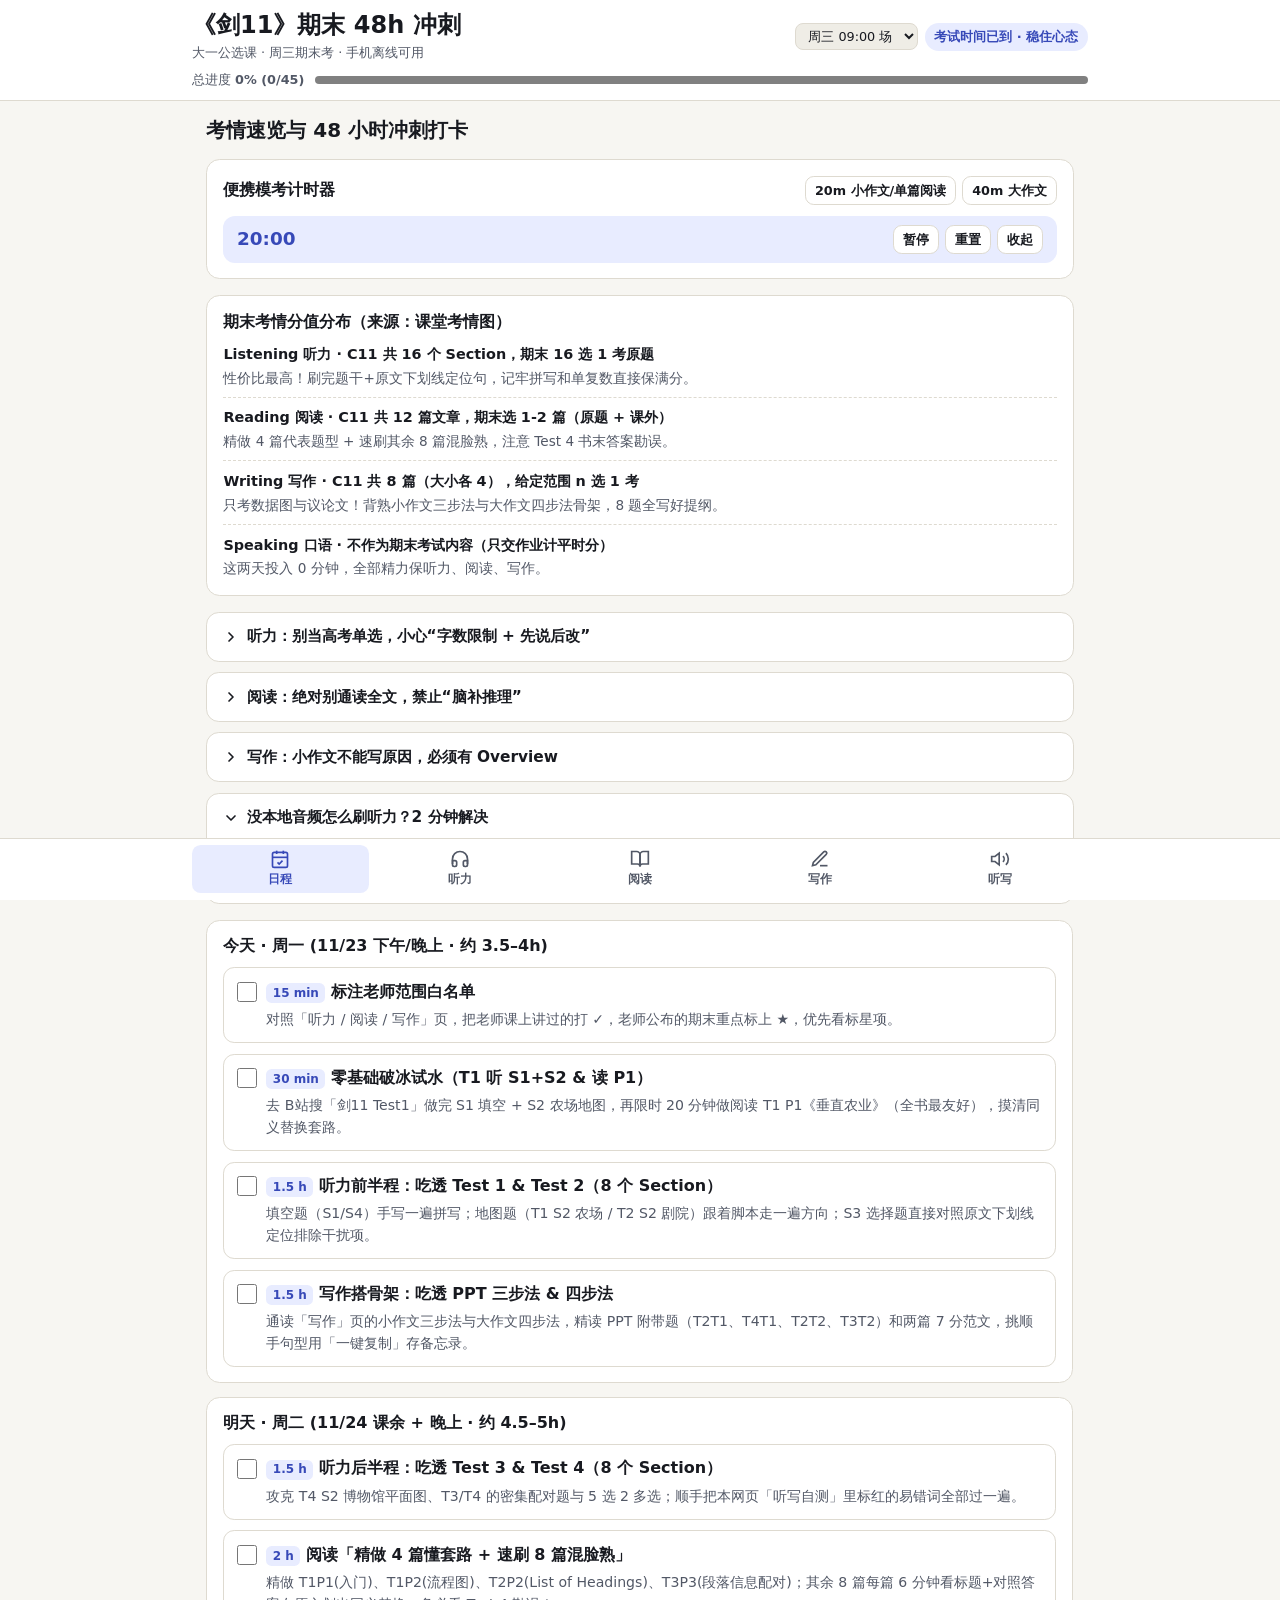
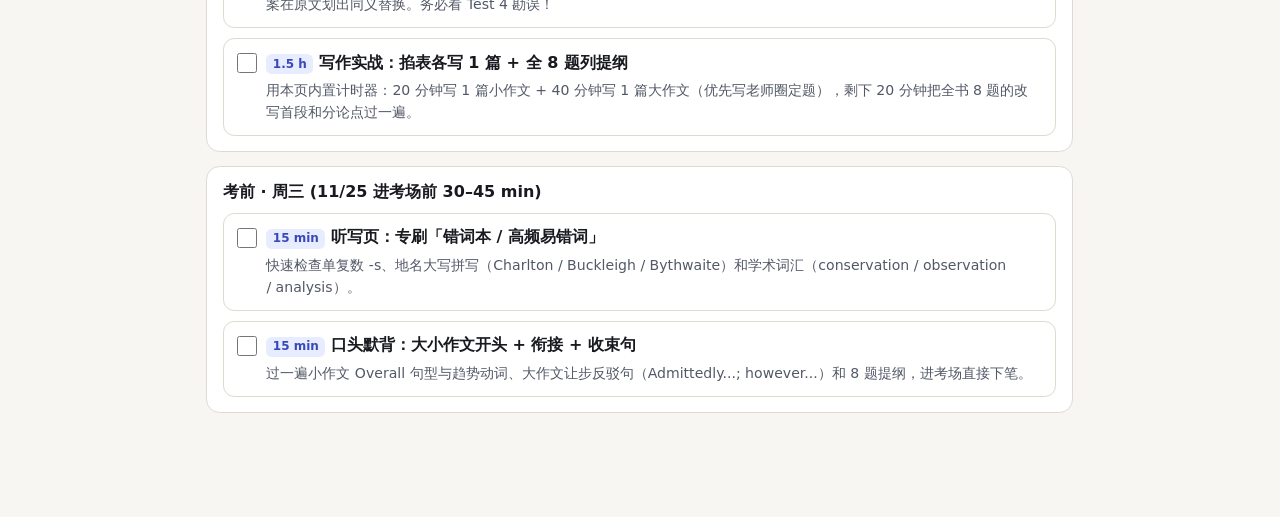
==== index.html @ 59e0a59b "feat: 初始化《剑桥雅思11》期末48小时冲刺手机端复习网页" ====
<!doctype html>
<html lang="zh-CN">
<head>
  <meta charset="utf-8">
  <meta name="viewport" content="width=device-width, initial-scale=1, viewport-fit=cover">
  <meta name="color-scheme" content="light dark">
  <meta name="description" content="《剑桥雅思11》期末48小时冲刺复习助手：含16个听力Section答案定位、12篇阅读及Test4勘误、8道大小作文骨架与英音听写自测。">
  <title>《剑11》期末 48h 冲刺助手</title>
  <link rel="icon" type="image/svg+xml" href="data:image/svg+xml,%3Csvg xmlns='http://www.w3.org/2000/svg' viewBox='0 0 64 64'%3E%3Crect width='64' height='64' rx='16' fill='%233749B8'/%3E%3Ctext x='32' y='42' text-anchor='middle' font-size='28' font-weight='700' font-family='sans-serif' fill='white'%3E11%3C/text%3E%3C/svg%3E">
  <link rel="stylesheet" href="./styles.css">
</head>
<body>
  <header class="app-header">
    <div class="header-inner">
      <div class="header-top">
        <div class="brand-group">
          <h1 id="app-title">《剑11》期末 48h 冲刺</h1>
          <p class="subtitle">大一公选课 · 周三期末考 · 手机离线可用</p>
        </div>
        <div class="countdown-box">
          <label for="exam-slot" class="visually-hidden">选择周三考试时间</label>
          <select id="exam-slot" class="exam-select" aria-label="选择周三考试时间">
            <option value="wed-am">周三 09:00 场</option>
            <option value="wed-pm">周三 14:00 场</option>
          </select>
          <span id="countdown-pill" class="countdown-pill" aria-live="polite">计算中...</span>
        </div>
      </div>
      <div class="progress-row">
        <label for="overall-progress" class="progress-label">总进度 <strong id="progress-text">0%</strong></label>
        <progress id="overall-progress" max="100" value="0">0%</progress>
      </div>
    </div>
  </header>

  <main class="app-main">
    <!-- 1. 冲刺日程与考情总览 -->
    <section id="view-plan" class="view-panel section-stack" aria-labelledby="plan-heading">
      <h2 id="plan-heading">考情速览与 48 小时冲刺打卡</h2>

      <div class="card">
        <div class="toolbar">
          <h3>便携模考计时器</h3>
          <div class="filter-group">
            <button type="button" class="btn btn-compact" data-timer-min="20">20m 小作文/单篇阅读</button>
            <button type="button" class="btn btn-compact" data-timer-min="40">40m 大作文</button>
          </div>
        </div>
        <div id="plan-timer-bar" class="timer-bar" hidden>
          <span class="timer-display" id="plan-timer-display">20:00</span>
          <div class="filter-group">
            <button type="button" class="btn btn-compact" data-timer-action="toggle">暂停</button>
            <button type="button" class="btn btn-compact" data-timer-action="reset">重置</button>
            <button type="button" class="btn btn-compact" data-timer-action="close">收起</button>
          </div>
        </div>
      </div>

      <div id="exam-rules-container" class="card"></div>

      <div id="rookie-switches-container" class="accordion" aria-label="高考130转雅思3大避坑切换"></div>

      <div id="sprint-plan-container" class="card-grid"></div>
    </section>

    <!-- 2. 听力 16 选 1 题库 -->
    <section id="view-listening" class="view-panel section-stack" aria-labelledby="listening-heading" hidden>
      <div class="toolbar">
        <h2 id="listening-heading">听力 16 个 Section（期末 16 选 1 原题）</h2>
        <button type="button" class="btn btn-compact" id="listening-mask-btn" aria-pressed="false">遮罩自测：关</button>
      </div>
      <p class="small-note">无本地音频？可去 B站/喜马拉雅搜对应关键词开 1.25x 倍速，或直接看书末 <strong>p.103–123 原文下划线句</strong>。标 <span aria-hidden="true">★</span> 即可筛选老师划定范围。</p>
      <div id="listening-filters" class="filter-group" role="group" aria-label="听力筛选"></div>
      <div id="listening-list" class="accordion" aria-label="剑11听力16个Section列表"></div>
    </section>

    <!-- 3. 阅读 12 篇题库与勘误 -->
    <section id="view-reading" class="view-panel section-stack" aria-labelledby="reading-heading" hidden>
      <div class="toolbar">
        <h2 id="reading-heading">阅读 12 篇文章（原题 + 课外）</h2>
        <button type="button" class="btn btn-compact" id="reading-mask-btn" aria-pressed="false">遮罩自测：关</button>
      </div>
      <div id="reading-erratum-box" class="alert-card" role="note" aria-label="Test 4 官方勘误提示"></div>
      <div id="reading-strategies-box" class="accordion" aria-label="阅读四大题型速通卡"></div>
      <div id="reading-filters" class="filter-group" role="group" aria-label="阅读筛选"></div>
      <div id="reading-list" class="accordion" aria-label="剑11阅读12篇文章列表"></div>
    </section>

    <!-- 4. 写作双课件精华与 8 题提纲 -->
    <section id="view-writing" class="view-panel section-stack" aria-labelledby="writing-heading" hidden>
      <div class="toolbar">
        <h2 id="writing-heading">写作双课件骨架 & 8 题全拆解</h2>
        <div class="filter-group">
          <button type="button" class="btn btn-compact" data-timer-min="20">20m 小作文</button>
          <button type="button" class="btn btn-compact" data-timer-min="40">40m 大作文</button>
        </div>
      </div>

      <div id="writing-timer-bar" class="timer-bar" hidden>
        <span class="timer-display" id="writing-timer-display">20:00</span>
        <div class="filter-group">
          <button type="button" class="btn btn-compact" data-timer-action="toggle">暂停</button>
          <button type="button" class="btn btn-compact" data-timer-action="reset">重置</button>
          <button type="button" class="btn btn-compact" data-timer-action="close">收起</button>
        </div>
      </div>

      <div class="writing-tabs">
        <div class="sub-tablist" role="tablist" aria-label="写作复习模块">
          <button type="button" role="tab" id="tab-w-prompts" aria-selected="true" tabindex="0">8 题提纲与重点</button>
          <button type="button" role="tab" id="tab-w-task1" aria-selected="false" tabindex="-1">小作文三步法</button>
          <button type="button" role="tab" id="tab-w-task2" aria-selected="false" tabindex="-1">大作文四步法 + 7分范文</button>
        </div>
        <div class="tab-panels">
          <div role="tabpanel" id="panel-w-prompts" aria-labelledby="tab-w-prompts" tabindex="0">
            <div class="panel-inner" id="writing-prompts-inner"></div>
          </div>
          <div role="tabpanel" id="panel-w-task1" aria-labelledby="tab-w-task1" hidden>
            <div class="panel-inner" id="writing-task1-inner"></div>
          </div>
          <div role="tabpanel" id="panel-w-task2" aria-labelledby="tab-w-task2" hidden>
            <div class="panel-inner" id="writing-task2-inner"></div>
          </div>
        </div>
      </div>
    </section>

    <!-- 5. 听力高频拼写听写自测 -->
    <section id="view-quiz" class="view-panel section-stack" aria-labelledby="quiz-heading" hidden>
      <div class="toolbar">
        <h2 id="quiz-heading">听力原题拼写听写机（81 词）</h2>
        <span id="quiz-counter" class="badge badge-brand">1 / 81</span>
      </div>
      <p class="small-note">全部提取自《剑11》16 个 Section 填空标准答案，支持英音朗读（不依赖外网音频）+ 语境挖空双提示，拼错自动收入错词本。</p>

      <div id="quiz-filters" class="filter-group" role="group" aria-label="听写范围筛选"></div>

      <div id="quiz-card" class="card quiz-card">
        <div class="meta-row">
          <span id="quiz-tag" class="badge badge-brand">Test 1 · S1</span>
          <span id="quiz-hard-badge" class="badge badge-hot" hidden>高频易错</span>
          <span id="quiz-wrong-count" class="badge">错词本：0 词</span>
        </div>

        <div class="quiz-prompt-box">
          <p id="quiz-sentence" class="quiz-sentence"></p>
          <p id="quiz-zh" class="quiz-zh"></p>
        </div>

        <div class="filter-group">
          <button type="button" class="btn btn-primary" id="quiz-speak-btn">🔊 朗读单词</button>
          <button type="button" class="btn" id="quiz-slow-btn">🐢 0.85x 慢速</button>
          <button type="button" class="btn" id="quiz-hint-btn">💡 看首字母/提示</button>
        </div>

        <form id="quiz-form" class="quiz-input-row" autocomplete="off">
          <label for="quiz-input" class="visually-hidden">输入听到的英文单词或数字</label>
          <input id="quiz-input" class="quiz-input" type="text" inputmode="text" autocapitalize="none" spellcheck="false" placeholder="输入拼写后点提交（如 conservation）">
          <button type="submit" class="btn btn-primary">提交核对</button>
        </form>

        <div id="quiz-feedback" class="quiz-feedback" hidden aria-live="polite"></div>

        <div class="toolbar">
          <button type="button" class="btn" id="quiz-prev-btn">← 上一题</button>
          <button type="button" class="btn" id="quiz-skip-btn">直接看答案</button>
          <button type="button" class="btn btn-primary" id="quiz-next-btn">下一题 →</button>
        </div>
      </div>
    </section>
  </main>

  <div id="toast" class="toast" role="status" aria-live="polite" hidden></div>

  <nav class="bottom-nav" aria-label="主导航">
    <ul>
      <li>
        <button type="button" class="nav-btn" data-view="plan" aria-current="page">
          <svg viewBox="0 0 24 24" fill="none" stroke="currentColor" stroke-width="2" aria-hidden="true">
            <rect x="3" y="4" width="18" height="18" rx="2"/><line x1="16" y1="2" x2="16" y2="6"/><line x1="8" y1="2" x2="8" y2="6"/><line x1="3" y1="10" x2="21" y2="10"/><path d="m9 16 2 2 4-4"/>
          </svg>
          <span>日程</span>
        </button>
      </li>
      <li>
        <button type="button" class="nav-btn" data-view="listening">
          <svg viewBox="0 0 24 24" fill="none" stroke="currentColor" stroke-width="2" aria-hidden="true">
            <path d="M3 18v-6a9 9 0 0 1 18 0v6"/><path d="M21 19a2 2 0 0 1-2 2h-1a2 2 0 0 1-2-2v-3a2 2 0 0 1 2-2h3zM3 19a2 2 0 0 0 2 2h1a2 2 0 0 0 2-2v-3a2 2 0 0 0-2-2H3z"/>
          </svg>
          <span>听力</span>
        </button>
      </li>
      <li>
        <button type="button" class="nav-btn" data-view="reading">
          <svg viewBox="0 0 24 24" fill="none" stroke="currentColor" stroke-width="2" aria-hidden="true">
            <path d="M2 3h6a4 4 0 0 1 4 4v14a3 3 0 0 0-3-3H2z"/><path d="M22 3h-6a4 4 0 0 0-4 4v14a3 3 0 0 1 3-3h7z"/>
          </svg>
          <span>阅读</span>
        </button>
      </li>
      <li>
        <button type="button" class="nav-btn" data-view="writing">
          <svg viewBox="0 0 24 24" fill="none" stroke="currentColor" stroke-width="2" aria-hidden="true">
            <path d="M12 20h9"/><path d="M16.5 3.5a2.12 2.12 0 0 1 3 3L7 19l-4 1 1-4Z"/>
          </svg>
          <span>写作</span>
        </button>
      </li>
      <li>
        <button type="button" class="nav-btn" data-view="quiz">
          <svg viewBox="0 0 24 24" fill="none" stroke="currentColor" stroke-width="2" aria-hidden="true">
            <polygon points="11 5 6 9 2 9 2 15 6 15 11 19 11 5"/><path d="M15.54 8.46a5 5 0 0 1 0 7.07"/><path d="M19.07 4.93a10 10 0 0 1 0 14.14"/>
          </svg>
          <span>听写</span>
        </button>
      </li>
    </ul>
  </nav>

  <script type="module" src="./app.js"></script>
</body>
</html>
---- styles.css ----
/* =========================================================
 * 《剑11》期末 48h 冲刺 · 移动端优先现代样式表
 * 遵循 modern-web-guidance：dark-mode, form-factor-adaptation,
 * responsive-design, accordion, brand-consistent-forms, tabs
 * ========================================================= */

:root {
  /* 原始浅/深色令牌（含对比度 >= 3:1 的品牌色） */
  --bg-light: #f7f6f2;
  --bg-dark: #111318;
  --surface-light: #ffffff;
  --surface-dark: #1a1d26;
  --surface-subtle-light: #efede6;
  --surface-subtle-dark: #232735;
  --text-light: #181a20;
  --text-dark: #f2f4f8;
  --muted-light: #525866;
  --muted-dark: #a6aec0;
  --border-light: #dedad0;
  --border-dark: #2f3547;

  --brand-light: #3749b8;
  --brand-dark: #8ba2ff;
  --brand-text-light: #ffffff;
  --brand-text-dark: #0e1326;
  --brand-soft-light: #e8ecff;
  --brand-soft-dark: #222b49;

  --warn-bg-light: #fff3eb;
  --warn-bg-dark: #331e16;
  --warn-border-light: #e86f3a;
  --warn-border-dark: #ff996b;
  --warn-text-light: #9b350b;
  --warn-text-dark: #ffbca0;

  --ok-light: #177245;
  --ok-dark: #5dd895;
  --ok-soft-light: #e7f6ee;
  --ok-soft-dark: #153124;

  --star-light: #b86e00;
  --star-dark: #f6b94c;

  /* 回退默认值（浅色） */
  --bg: var(--bg-light);
  --surface: var(--surface-light);
  --surface-subtle: var(--surface-subtle-light);
  --text: var(--text-light);
  --muted: var(--muted-light);
  --border: var(--border-light);
  --brand: var(--brand-light);
  --brand-text: var(--brand-text-light);
  --brand-soft: var(--brand-soft-light);
  --warn-bg: var(--warn-bg-light);
  --warn-border: var(--warn-border-light);
  --warn-text: var(--warn-text-light);
  --ok: var(--ok-light);
  --ok-soft: var(--ok-soft-light);
  --star: var(--star-light);

  /* 触控热区基线（桌面 24px，粗指针触屏 44px） */
  --target-size: 24px;
  --nav-height: 4rem;

  /* 声明同时支持浅色与深色模式，让滚动条与原生控件随系统切换 */
  color-scheme: light dark;
}

@media (prefers-color-scheme: dark) {
  :root {
    --bg: var(--bg-dark);
    --surface: var(--surface-dark);
    --surface-subtle: var(--surface-subtle-dark);
    --text: var(--text-dark);
    --muted: var(--muted-dark);
    --border: var(--border-dark);
    --brand: var(--brand-dark);
    --brand-text: var(--brand-text-dark);
    --brand-soft: var(--brand-soft-dark);
    --warn-bg: var(--warn-bg-dark);
    --warn-border: var(--warn-border-dark);
    --warn-text: var(--warn-text-dark);
    --ok: var(--ok-dark);
    --ok-soft: var(--ok-soft-dark);
    --star: var(--star-dark);
  }
}

@supports (color: light-dark(white, black)) {
  :root {
    --bg: light-dark(var(--bg-light), var(--bg-dark));
    --surface: light-dark(var(--surface-light), var(--surface-dark));
    --surface-subtle: light-dark(var(--surface-subtle-light), var(--surface-subtle-dark));
    --text: light-dark(var(--text-light), var(--text-dark));
    --muted: light-dark(var(--muted-light), var(--muted-dark));
    --border: light-dark(var(--border-light), var(--border-dark));
    --brand: light-dark(var(--brand-light), var(--brand-dark));
    --brand-text: light-dark(var(--brand-text-light), var(--brand-text-dark));
    --brand-soft: light-dark(var(--brand-soft-light), var(--brand-soft-dark));
    --warn-bg: light-dark(var(--warn-bg-light), var(--warn-bg-dark));
    --warn-border: light-dark(var(--warn-border-light), var(--warn-border-dark));
    --warn-text: light-dark(var(--warn-text-light), var(--warn-text-dark));
    --ok: light-dark(var(--ok-light), var(--ok-dark));
    --ok-soft: light-dark(var(--ok-soft-light), var(--ok-soft-dark));
    --star: light-dark(var(--star-light), var(--star-dark));
  }
}

@media (pointer: coarse) {
  :root {
    --target-size: 44px;
  }
}

*,
*::before,
*::after {
  box-sizing: border-box;
}

html {
  font-family: system-ui, -apple-system, "PingFang SC", "Hiragino Sans GB", "Microsoft YaHei", sans-serif;
  line-height: 1.55;
  -webkit-text-size-adjust: 100%;
  accent-color: var(--brand);
  /* 防止键盘焦点或锚点滚到底部固定栏后面 */
  scroll-padding-bottom: calc(var(--nav-height) + 1rem + env(safe-area-inset-bottom, 0px));
}

body {
  margin: 0;
  min-block-size: 100dvh;
  background-color: var(--bg);
  color: var(--text);
  overflow-wrap: break-word;
  accent-color: var(--brand);
  padding-bottom: calc(var(--nav-height) + 1.5rem + env(safe-area-inset-bottom, 0px));
}

:where(a, code) {
  overflow-wrap: anywhere;
}

img,
svg {
  max-inline-size: 100%;
  block-size: auto;
}

h1,
h2,
h3 {
  margin: 0;
  line-height: 1.3;
  text-wrap: balance;
}

h1 {
  font-size: clamp(1.125rem, 0.95rem + 1.2vw, 1.5rem);
}

h2 {
  font-size: clamp(1.05rem, 0.95rem + 0.6vw, 1.25rem);
}

h3 {
  font-size: 1rem;
}

p,
li {
  text-wrap: pretty;
}

/* 触控热区基线保障 */
:where(button, select, textarea, input:not([type="checkbox"], [type="radio"]), [role="button"], nav a, label:has(input[type="checkbox"], input[type="radio"])) {
  min-block-size: var(--target-size);
  min-inline-size: var(--target-size);
}

:where([role="button"], nav a, label:has(input[type="checkbox"], input[type="radio"])) {
  display: inline-flex;
  align-items: center;
}

button,
input,
select {
  font: inherit;
  color: inherit;
}

button {
  cursor: pointer;
}

:focus-visible {
  outline: 2px solid var(--brand);
  outline-offset: 2px;
}

.visually-hidden {
  position: absolute !important;
  clip-path: inset(50%) !important;
  overflow: hidden !important;
  width: 1px !important;
  height: 1px !important;
  margin: -1px !important;
  padding: 0 !important;
  border: 0 !important;
  white-space: nowrap !important;
}

/* =========================================================
 * 顶部状态条与计时器胶囊
 * ========================================================= */
.app-header {
  position: sticky;
  top: 0;
  z-index: 20;
  background-color: var(--surface);
  border-bottom: 1px solid var(--border);
  padding: max(0.65rem, env(safe-area-inset-top, 0px)) max(1rem, env(safe-area-inset-right, 0px)) 0.65rem max(1rem, env(safe-area-inset-left, 0px));
}

.header-inner {
  max-inline-size: 56rem;
  margin-inline: auto;
  display: grid;
  gap: 0.45rem;
}

.header-top {
  display: flex;
  flex-wrap: wrap;
  align-items: center;
  justify-content: space-between;
  gap: 0.5rem;
}

.brand-group {
  display: flex;
  flex-direction: column;
  gap: 0.1rem;
  min-inline-size: 0;
}

.subtitle {
  margin: 0;
  font-size: 0.8rem;
  color: var(--muted);
}

.countdown-box {
  display: flex;
  flex-wrap: wrap;
  align-items: center;
  gap: 0.4rem;
}

.exam-select {
  background-color: var(--surface-subtle);
  border: 1px solid var(--border);
  border-radius: 0.5rem;
  padding: 0.25rem 0.5rem;
  font-size: 0.8rem;
}

.countdown-pill {
  display: inline-flex;
  align-items: center;
  padding: 0.25rem 0.6rem;
  border-radius: 999px;
  background-color: var(--brand-soft);
  color: var(--brand);
  font-size: 0.82rem;
  font-weight: 700;
  font-variant-numeric: tabular-nums;
}

.progress-row {
  display: flex;
  align-items: center;
  gap: 0.65rem;
  font-size: 0.8rem;
  color: var(--muted);
}

.progress-row progress {
  flex: 1;
  block-size: 0.5rem;
  border-radius: 999px;
  overflow: hidden;
}

.progress-label {
  font-variant-numeric: tabular-nums;
  white-space: nowrap;
}

/* 主内容区 */
.app-main {
  max-inline-size: 56rem;
  margin-inline: auto;
  padding: 1rem max(0.9rem, env(safe-area-inset-right, 0px)) 1rem max(0.9rem, env(safe-area-inset-left, 0px));
}

.view-panel[hidden] {
  display: none;
}

.section-stack {
  display: grid;
  gap: 1rem;
}

/* =========================================================
 * 卡片与容器查询布局
 * ========================================================= */
.card-grid {
  container: cards / inline-size;
  display: grid;
  gap: 0.85rem;
}

.grid-two {
  display: grid;
  gap: 0.85rem;
  grid-template-columns: 1fr;
}

@container cards (inline-size > 40rem) {
  .grid-two {
    grid-template-columns: repeat(2, minmax(0, 1fr));
  }
}

.card {
  background-color: var(--surface);
  border: 1px solid var(--border);
  border-radius: 0.85rem;
  padding: 0.95rem 1rem;
  display: grid;
  gap: 0.65rem;
}

.card-muted {
  background-color: var(--surface-subtle);
}

.alert-card {
  background-color: var(--warn-bg);
  border: 1px solid var(--warn-border);
  color: var(--warn-text);
  border-radius: 0.85rem;
  padding: 0.9rem 1rem;
  display: grid;
  gap: 0.45rem;
}

.alert-card ul {
  margin: 0;
  padding-inline-start: 1.25rem;
  display: grid;
  gap: 0.25rem;
  font-size: 0.88rem;
}

.meta-row {
  display: flex;
  flex-wrap: wrap;
  align-items: center;
  gap: 0.4rem;
  font-size: 0.8rem;
  color: var(--muted);
}

.badge {
  display: inline-flex;
  align-items: center;
  gap: 0.2rem;
  padding: 0.15rem 0.5rem;
  border-radius: 999px;
  font-size: 0.75rem;
  font-weight: 600;
  background-color: var(--surface-subtle);
  color: var(--text);
  border: 1px solid var(--border);
}

.badge-brand {
  background-color: var(--brand-soft);
  color: var(--brand);
  border-color: transparent;
}

.badge-hot {
  background-color: var(--warn-bg);
  color: var(--warn-text);
  border-color: var(--warn-border);
}

.badge-ok {
  background-color: var(--ok-soft);
  color: var(--ok);
  border-color: transparent;
}

/* =========================================================
 * 工具栏与按钮
 * ========================================================= */
.toolbar {
  display: flex;
  flex-wrap: wrap;
  align-items: center;
  justify-content: space-between;
  gap: 0.5rem;
}

.toolbar > :not(button, input, select, textarea, a, [role="button"], label) {
  min-inline-size: 0;
}

.filter-group {
  display: flex;
  flex-wrap: wrap;
  gap: 0.4rem;
}

.btn {
  display: inline-flex;
  align-items: center;
  justify-content: center;
  gap: 0.35rem;
  padding: 0.35rem 0.75rem;
  border-radius: 0.55rem;
  border: 1px solid var(--border);
  background-color: var(--surface);
  color: var(--text);
  font-size: 0.85rem;
  font-weight: 600;
  transition: background-color 0.15s ease, border-color 0.15s ease;
}

.btn:hover {
  background-color: var(--surface-subtle);
}

.btn-primary {
  background-color: var(--brand);
  color: var(--brand-text);
  border-color: var(--brand);
}

.btn-primary:hover {
  opacity: 0.92;
  background-color: var(--brand);
}

.btn[aria-pressed="true"] {
  background-color: var(--brand-soft);
  color: var(--brand);
  border-color: var(--brand);
}

.btn-star[aria-pressed="true"] {
  color: var(--star);
  border-color: var(--star);
  background-color: var(--warn-bg);
}

.btn-done[aria-pressed="true"] {
  color: var(--ok);
  border-color: var(--ok);
  background-color: var(--ok-soft);
}

.btn-compact {
  padding: 0.25rem 0.55rem;
  font-size: 0.8rem;
}

/* =========================================================
 * 打卡列表与品牌一致的复选框（含 @supports not 回退）
 * ========================================================= */
.checklist {
  list-style: none;
  margin: 0;
  padding: 0;
  display: grid;
  gap: 0.65rem;
}

.check-item {
  border: 1px solid var(--border);
  border-radius: 0.7rem;
  padding: 0.7rem 0.8rem;
  background-color: var(--surface);
  display: grid;
  gap: 0.3rem;
}

.check-item.is-done {
  background-color: var(--ok-soft);
  border-color: var(--ok);
}

.check-label {
  display: flex;
  align-items: flex-start;
  gap: 0.6rem;
  font-weight: 600;
  cursor: pointer;
}

.check-label input[type="checkbox"] {
  inline-size: 1.25rem;
  block-size: 1.25rem;
  margin: 0.15rem 0 0;
  flex-shrink: 0;
  accent-color: var(--brand);
}

.check-time {
  display: inline-block;
  margin-inline-end: 0.35rem;
  padding: 0.05rem 0.4rem;
  border-radius: 0.35rem;
  background-color: var(--brand-soft);
  color: var(--brand);
  font-size: 0.75rem;
  font-variant-numeric: tabular-nums;
}

.check-desc {
  margin: 0;
  padding-inline-start: 1.85rem;
  font-size: 0.88rem;
  color: var(--muted);
}

/* 不支持 accent-color 时的完整复选框与进度条回退 */
@supports not (accent-color: #3749b8) {
  .check-label {
    position: relative;
    padding-inline-start: 2rem;
  }

  .check-label input[type="checkbox"] {
    position: absolute !important;
    clip-path: inset(50%) !important;
    overflow: hidden !important;
    width: 1px !important;
    height: 1px !important;
    margin: -1px !important;
    padding: 0 !important;
    border: 0 !important;
    white-space: nowrap !important;
  }

  .check-label input[type="checkbox"] + span::before {
    content: "";
    position: absolute;
    left: 0;
    top: 0.25rem;
    inline-size: 1.2rem;
    block-size: 1.2rem;
    border: 2px solid var(--border);
    border-radius: 4px;
    background-color: var(--surface);
  }

  .check-label input[type="checkbox"]:focus-visible + span::before {
    outline: 2px solid var(--brand);
    outline-offset: 2px;
  }

  .check-label input[type="checkbox"]:checked + span::before {
    background-color: var(--brand);
    border-color: var(--brand);
  }

  .check-label input[type="checkbox"]:checked + span::after {
    content: "✓";
    position: absolute;
    left: 0.22rem;
    top: 0.08rem;
    color: var(--brand-text);
    font-weight: 700;
    font-size: 0.9rem;
  }

  progress {
    -webkit-appearance: none;
    -moz-appearance: none;
    appearance: none;
    border: none;
    background-color: var(--surface-subtle);
  }

  progress::-webkit-progress-bar {
    background-color: var(--surface-subtle);
    border-radius: 999px;
  }

  progress::-webkit-progress-value {
    background-color: var(--brand);
    border-radius: 999px;
  }

  progress::-moz-progress-bar {
    background-color: var(--brand);
    border-radius: 999px;
  }
}

/* =========================================================
 * 原生手风琴（<details>/<summary> 非互斥 + 规范指示符与动画）
 * ========================================================= */
.accordion {
  display: grid;
  gap: 0.65rem;
}

.accordion > details {
  background-color: var(--surface);
  border: 1px solid var(--border);
  border-radius: 0.8rem;
  padding: 0.75rem 0.95rem;
}

.accordion summary {
  list-style: none;
  display: flex;
  align-items: center;
  gap: 0.5rem;
  cursor: pointer;
  font-weight: 700;
  min-block-size: var(--target-size);
}

.accordion summary::-webkit-details-marker {
  display: none;
}

/* 紧贴标题文字左侧的旋转 chevron，随文字颜色自动切换 */
.accordion summary::before {
  content: "";
  inline-size: 1em;
  block-size: 1em;
  flex-shrink: 0;
  background-color: currentColor;
  mask: url("data:image/svg+xml,%3Csvg xmlns='http://www.w3.org/2000/svg' viewBox='0 0 24 24' fill='none' stroke='black' stroke-width='2.5' stroke-linecap='round' stroke-linejoin='round'%3E%3Cpolyline points='6 9 12 15 18 9'/%3E%3C/svg%3E") no-repeat center / contain;
  rotate: -90deg;
}

.accordion details[open] > summary::before {
  rotate: 0deg;
}

.summary-main {
  display: flex;
  flex-wrap: wrap;
  align-items: center;
  gap: 0.35rem 0.55rem;
  flex: 1;
  min-inline-size: 0;
}

.summary-title {
  font-size: 0.96rem;
  line-height: 1.35;
}

.summary-sub {
  font-size: 0.82rem;
  font-weight: 500;
  color: var(--muted);
}

details::details-content {
  interpolate-size: allow-keywords;
  overflow: clip;
  contain: layout;
}

details:not([open])::details-content {
  block-size: 0;
}

@media (prefers-reduced-motion: no-preference) {
  .accordion summary::before {
    transition: rotate 0.2s ease;
  }

  details::details-content {
    transition: block-size, content-visibility, display;
    transition-duration: 0.28s;
    transition-timing-function: ease-in-out;
    transition-behavior: allow-discrete;
  }
}

.details-body {
  padding-top: 0.7rem;
  margin-top: 0.55rem;
  border-top: 1px dashed var(--border);
  display: grid;
  gap: 0.65rem;
}

/* 答案网格与防偷看遮罩 */
.answer-list {
  list-style: none;
  margin: 0;
  padding: 0;
  display: grid;
  gap: 0.4rem;
}

.answer-row {
  display: grid;
  grid-template-columns: auto 1fr;
  gap: 0.35rem 0.6rem;
  align-items: baseline;
  padding: 0.4rem 0.55rem;
  border-radius: 0.5rem;
  background-color: var(--surface-subtle);
  font-size: 0.88rem;
}

.q-num {
  font-weight: 700;
  color: var(--brand);
  font-variant-numeric: tabular-nums;
  min-inline-size: 2.3rem;
}

.answer-value {
  font-weight: 700;
  letter-spacing: 0.01em;
}

.answer-note {
  grid-column: 2;
  font-size: 0.8rem;
  color: var(--muted);
}

.is-masked .answer-value {
  display: inline-block;
  padding: 0.1rem 0.45rem;
  border-radius: 0.35rem;
  background-color: var(--border);
  color: transparent;
  user-select: none;
  cursor: pointer;
}

.is-masked .answer-value.revealed {
  background-color: transparent;
  color: var(--text);
  user-select: text;
  padding: 0;
}

.is-masked .answer-value::before {
  content: "点击揭晓";
  color: var(--muted);
  font-size: 0.75rem;
  font-weight: 600;
}

.is-masked .answer-value.revealed::before {
  content: none;
}

/* =========================================================
 * 写作模块内部 Tabs（严格遵守 tabs 规范：单行不换行 + 下划线 + wrapper）
 * ========================================================= */
.sub-tablist {
  display: flex;
  overflow-x: auto;
  border-bottom: 1px solid var(--border);
  scroll-snap-type: inline proximity;
  gap: 0.25rem;
}

.sub-tablist [role="tab"] {
  position: relative;
  flex: none;
  scroll-snap-align: start;
  background: transparent;
  border: 0;
  padding: 0.55rem 0.85rem;
  font-size: 0.9rem;
  font-weight: 600;
  color: var(--muted);
  white-space: nowrap;
}

.sub-tablist [role="tab"][aria-selected="true"] {
  color: var(--brand);
}

/* 必须用伪元素 border 绘制下划线，避免仅依赖颜色或 forced-colors 下消失 */
.sub-tablist [role="tab"][aria-selected="true"]::after {
  content: "";
  position: absolute;
  inset: auto 0 0;
  border-block-end: 3px solid currentColor;
}

/* 面板元素自身禁止加 padding/border/margin/background，全放到 .panel-inner */
.tab-panels {
  display: grid;
}

[role="tabpanel"] {
  grid-area: 1 / 1;
}

.panel-inner {
  padding-top: 0.9rem;
  display: grid;
  gap: 0.85rem;
}

.quote-block {
  border-inline-start: 3px solid var(--brand);
  padding: 0.65rem 0.85rem;
  background-color: var(--surface-subtle);
  border-radius: 0 0.55rem 0.55rem 0;
  font-size: 0.9rem;
  display: grid;
  gap: 0.4rem;
}

.essay-text {
  white-space: pre-line;
  font-size: 0.92rem;
  line-height: 1.65;
  margin: 0;
}

/* =========================================================
 * 听写自测页
 * ========================================================= */
.quiz-card {
  gap: 0.9rem;
}

.quiz-prompt-box {
  background-color: var(--surface-subtle);
  border-radius: 0.7rem;
  padding: 0.9rem;
  display: grid;
  gap: 0.45rem;
}

.quiz-sentence {
  margin: 0;
  font-size: 1.02rem;
  font-weight: 600;
}

.quiz-zh {
  margin: 0;
  font-size: 0.88rem;
  color: var(--muted);
}

.quiz-input-row {
  display: flex;
  flex-wrap: wrap;
  gap: 0.5rem;
}

.quiz-input {
  flex: 1 1 12rem;
  padding: 0.55rem 0.8rem;
  border: 1.5px solid var(--border);
  border-radius: 0.55rem;
  background-color: var(--surface);
  font-size: 1rem;
}

.quiz-feedback {
  border-radius: 0.6rem;
  padding: 0.65rem 0.8rem;
  font-size: 0.9rem;
}

.quiz-feedback.is-correct {
  background-color: var(--ok-soft);
  color: var(--ok);
}

.quiz-feedback.is-wrong {
  background-color: var(--warn-bg);
  color: var(--warn-text);
}

/* =========================================================
 * 写作/模考计时器条与轻提示 Toast
 * ========================================================= */
.timer-bar {
  display: flex;
  flex-wrap: wrap;
  align-items: center;
  justify-content: space-between;
  gap: 0.5rem;
  background-color: var(--brand-soft);
  border-radius: 0.75rem;
  padding: 0.55rem 0.85rem;
}

.timer-display {
  font-size: 1.15rem;
  font-weight: 800;
  font-variant-numeric: tabular-nums;
  color: var(--brand);
}

.toast {
  position: fixed;
  left: 50%;
  bottom: calc(var(--nav-height) + 0.9rem + env(safe-area-inset-bottom, 0px));
  transform: translateX(-50%);
  background-color: var(--text);
  color: var(--bg);
  padding: 0.45rem 0.9rem;
  border-radius: 999px;
  font-size: 0.85rem;
  font-weight: 600;
  z-index: 40;
  pointer-events: none;
}

/* =========================================================
 * 底部固定导航（语义 nav + 安全区，不使用 tablist）
 * ========================================================= */
.bottom-nav {
  position: fixed;
  left: 0;
  right: 0;
  bottom: 0;
  z-index: 30;
  background-color: var(--surface);
  border-top: 1px solid var(--border);
  padding-top: 0.35rem;
  padding-bottom: max(0.45rem, env(safe-area-inset-bottom, 0px));
  padding-left: max(0.5rem, env(safe-area-inset-left, 0px));
  padding-right: max(0.5rem, env(safe-area-inset-right, 0px));
}

.bottom-nav ul {
  list-style: none;
  margin: 0 auto;
  padding: 0;
  max-inline-size: 56rem;
  display: grid;
  grid-template-columns: repeat(5, minmax(0, 1fr));
  gap: 0.2rem;
}

.nav-btn {
  width: 100%;
  border: 0;
  background: transparent;
  padding: 0.25rem 0.2rem;
  border-radius: 0.55rem;
  display: flex;
  flex-direction: column;
  align-items: center;
  justify-content: center;
  gap: 0.15rem;
  font-size: 0.72rem;
  font-weight: 600;
  color: var(--muted);
}

.nav-btn svg {
  inline-size: 1.25rem;
  block-size: 1.25rem;
}

.nav-btn[aria-current="page"] {
  color: var(--brand);
  background-color: var(--brand-soft);
}

.small-note {
  margin: 0;
  font-size: 0.82rem;
  color: var(--muted);
}

.rule-grid {
  display: grid;
  gap: 0.55rem;
}

.rule-row {
  display: grid;
  gap: 0.15rem;
  padding-bottom: 0.5rem;
  border-bottom: 1px dashed var(--border);
}

.rule-row:last-child {
  padding-bottom: 0;
  border-bottom: 0;
}

.rule-part {
  font-weight: 700;
  font-size: 0.9rem;
}

.rule-desc {
  font-size: 0.85rem;
  color: var(--muted);
}
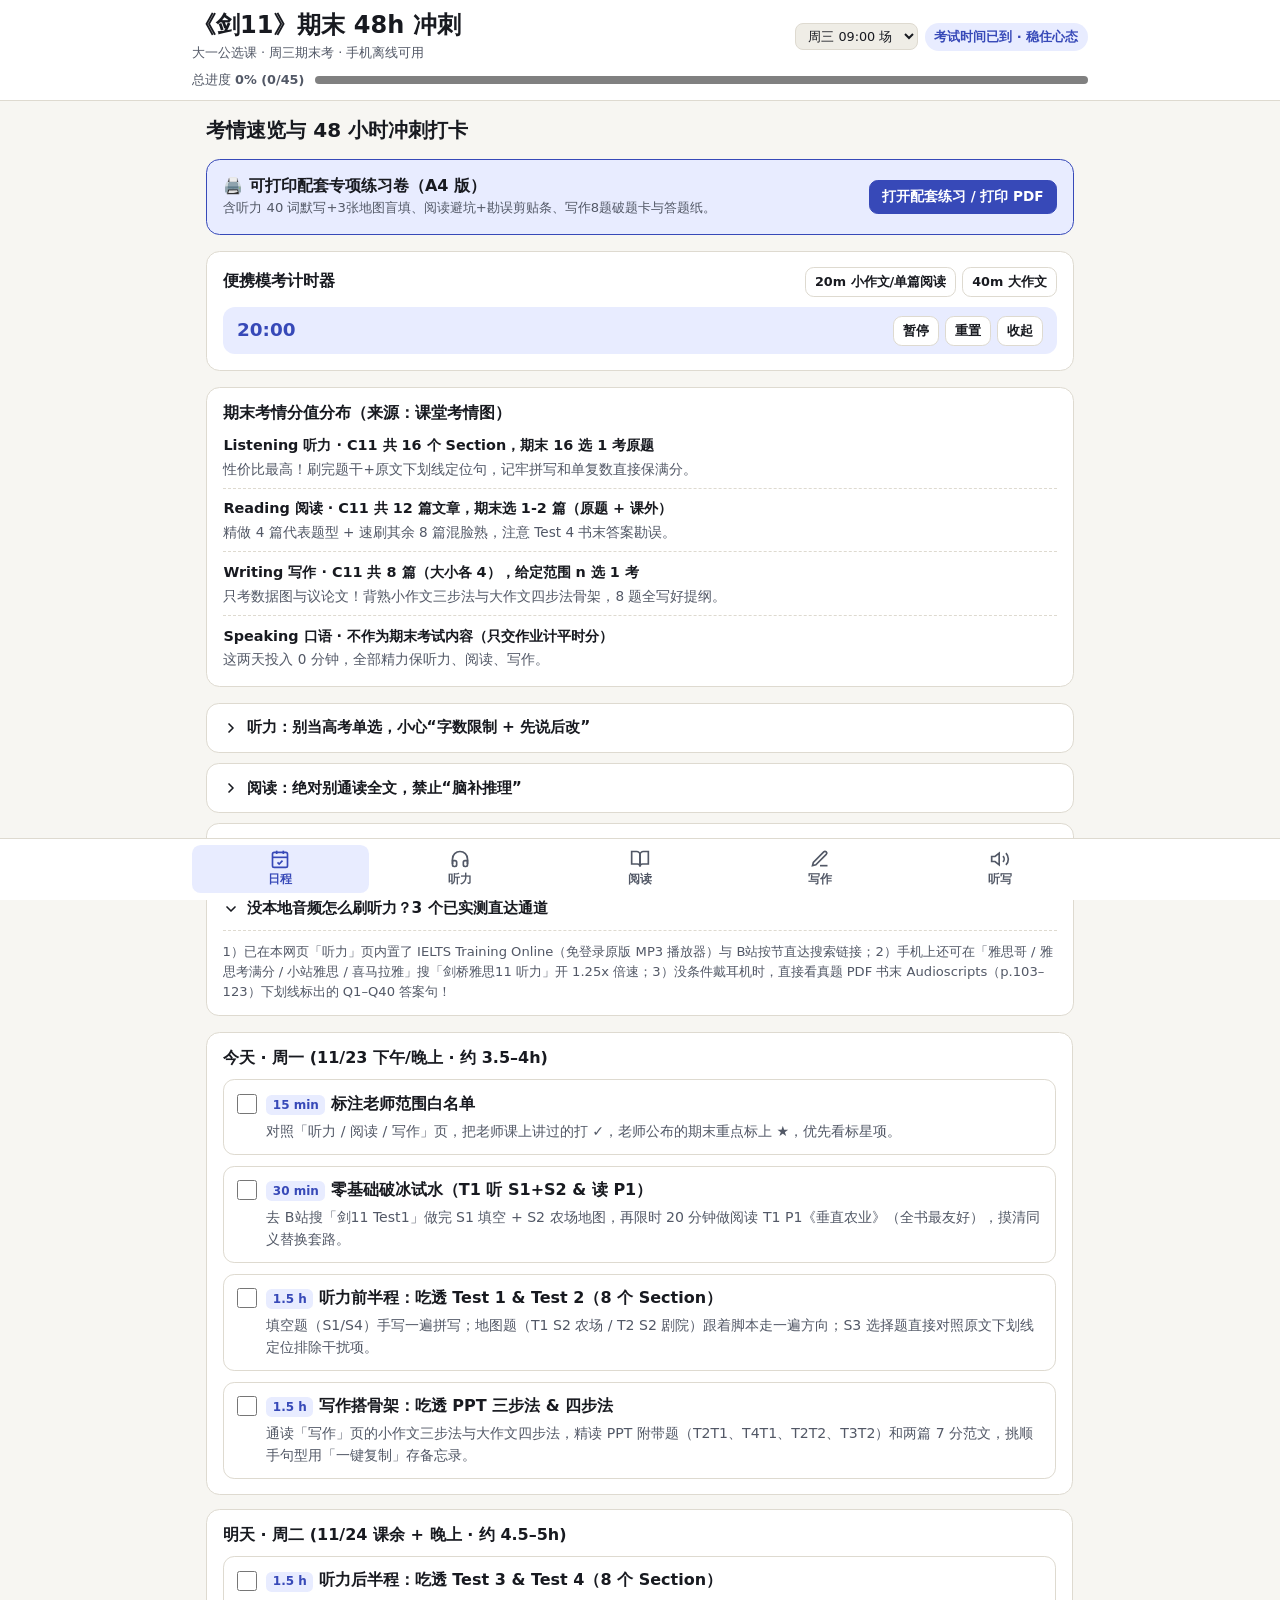
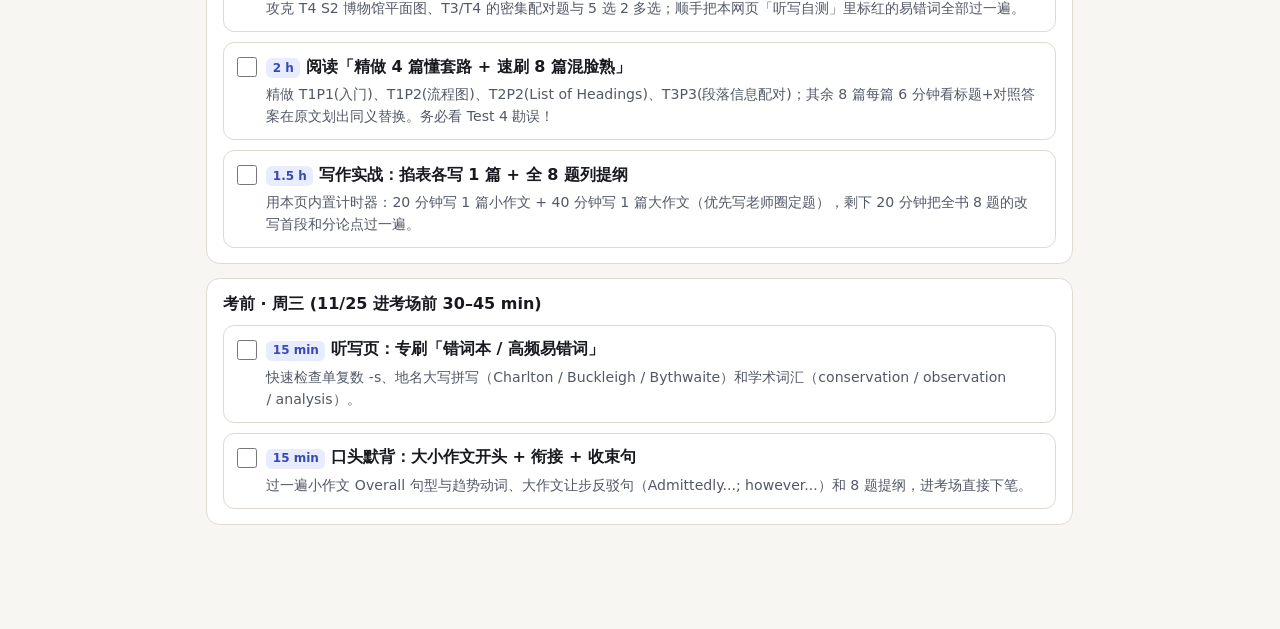
==== commit d0252f09: "feat: 整合《剑11》在线音频直达入口并新增A4可打印配套练习卷" ====
--- a/index.html
+++ b/index.html
@@ -38,6 +38,16 @@
     <section id="view-plan" class="view-panel section-stack" aria-labelledby="plan-heading">
       <h2 id="plan-heading">考情速览与 48 小时冲刺打卡</h2>
 
+      <div class="card print-banner">
+        <div class="toolbar">
+          <div class="brand-group">
+            <h3>🖨️ 可打印配套专项练习卷（A4 版）</h3>
+            <p class="small-note">含听力 40 词默写+3张地图盲填、阅读避坑+勘误剪贴条、写作8题破题卡与答题纸。</p>
+          </div>
+          <a class="btn btn-primary" href="./print-pack.html">打开配套练习 / 打印 PDF</a>
+        </div>
+      </div>
+
       <div class="card">
         <div class="toolbar">
           <h3>便携模考计时器</h3>
@@ -69,7 +79,8 @@
         <h2 id="listening-heading">听力 16 个 Section（期末 16 选 1 原题）</h2>
         <button type="button" class="btn btn-compact" id="listening-mask-btn" aria-pressed="false">遮罩自测：关</button>
       </div>
-      <p class="small-note">无本地音频？可去 B站/喜马拉雅搜对应关键词开 1.25x 倍速，或直接看书末 <strong>p.103–123 原文下划线句</strong>。标 <span aria-hidden="true">★</span> 即可筛选老师划定范围。</p>
+      <div id="listening-audio-hub" class="card"></div>
+      <p class="small-note">提示：无耳机时可直接翻真题书末 <strong>p.103–123 原文下划线句</strong>。点展开后可标 <span aria-hidden="true">★</span> 筛选老师划定范围。</p>
       <div id="listening-filters" class="filter-group" role="group" aria-label="听力筛选"></div>
       <div id="listening-list" class="accordion" aria-label="剑11听力16个Section列表"></div>
     </section>
--- a/styles.css
+++ b/styles.css
@@ -1022,3 +1022,18 @@
   font-size: 0.85rem;
   color: var(--muted);
 }
+
+a.btn {
+  text-decoration: none;
+}
+
+.print-banner {
+  border-color: var(--brand);
+  background-color: var(--brand-soft);
+}
+
+.audio-links-grid {
+  display: grid;
+  grid-template-columns: repeat(auto-fit, minmax(9.5rem, 1fr));
+  gap: 0.5rem;
+}
